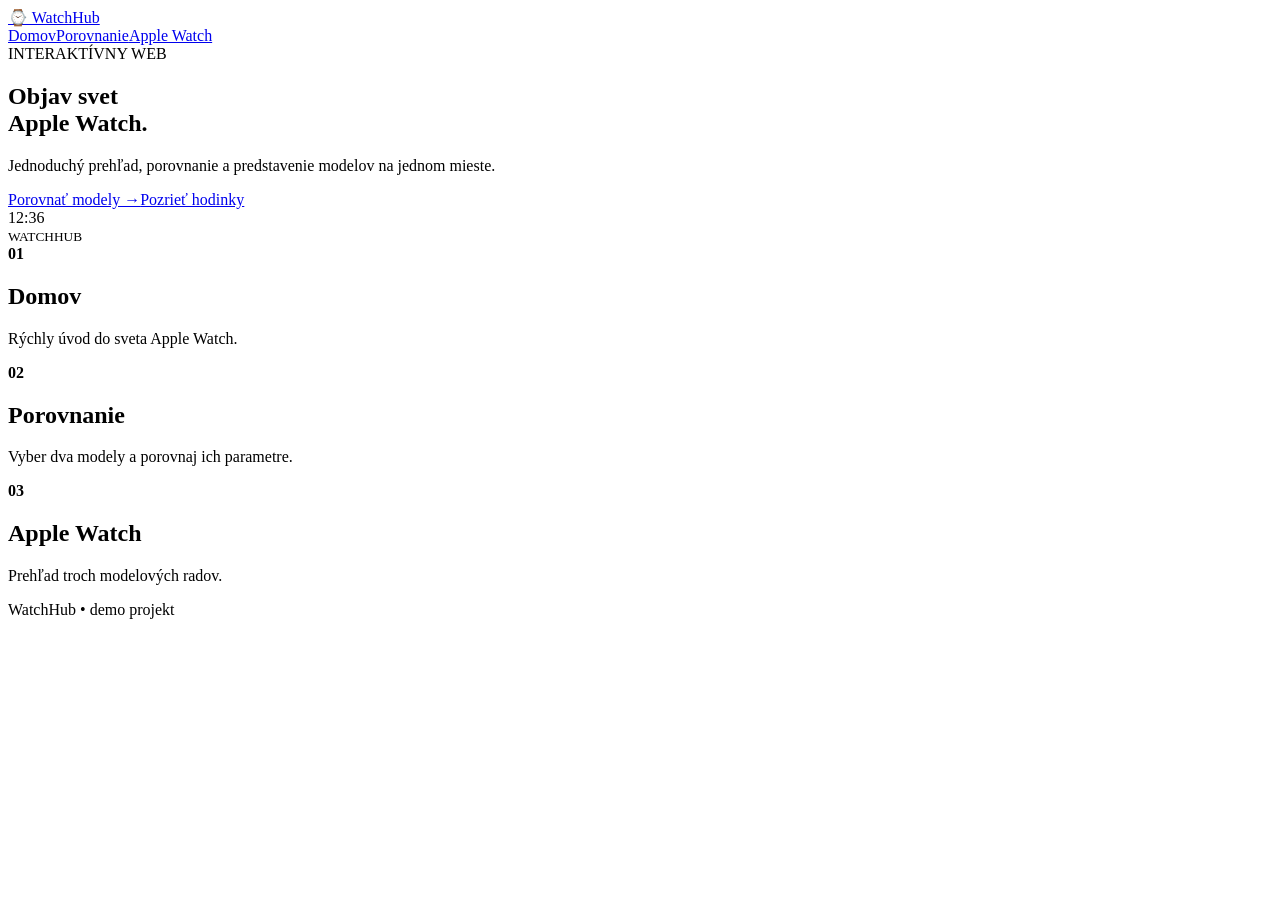
==== index.html @ 7fa9100f "Vytvorenie domovskej stránky WatchHub" ====
<!doctype html>
<html lang="sk"><head><meta charset="utf-8"><meta name="viewport" content="width=device-width,initial-scale=1"><title>WatchHub — Apple Watch</title><link rel="stylesheet" href="style.css"></head><body><header class="nav"><a class="logo" href="index.html">⌚ WatchHub</a><nav><a class="active" href="index.html">Domov</a><a href="compare.html">Porovnanie</a><a href="watches.html">Apple Watch</a></nav></header><main><section class="hero"><div><span class="eyebrow">INTERAKTÍVNY WEB</span><h1>Objav svet<br><span>Apple Watch.</span></h1><p>Jednoduchý prehľad, porovnanie a predstavenie modelov na jednom mieste.</p><div class="actions"><a class="btn" href="compare.html">Porovnať modely →</a><a class="btn ghost" href="watches.html">Pozrieť hodinky</a></div></div><div class="watch-art"><div class="watch"><div class="screen">12:36<br><small>WATCHHUB</small></div></div></div></section><section class="cards"><article><b>01</b><h2>Domov</h2><p>Rýchly úvod do sveta Apple Watch.</p></article><article><b>02</b><h2>Porovnanie</h2><p>Vyber dva modely a porovnaj ich parametre.</p></article><article><b>03</b><h2>Apple Watch</h2><p>Prehľad troch modelových radov.</p></article></section></main><footer>WatchHub • demo projekt</footer></body></html>
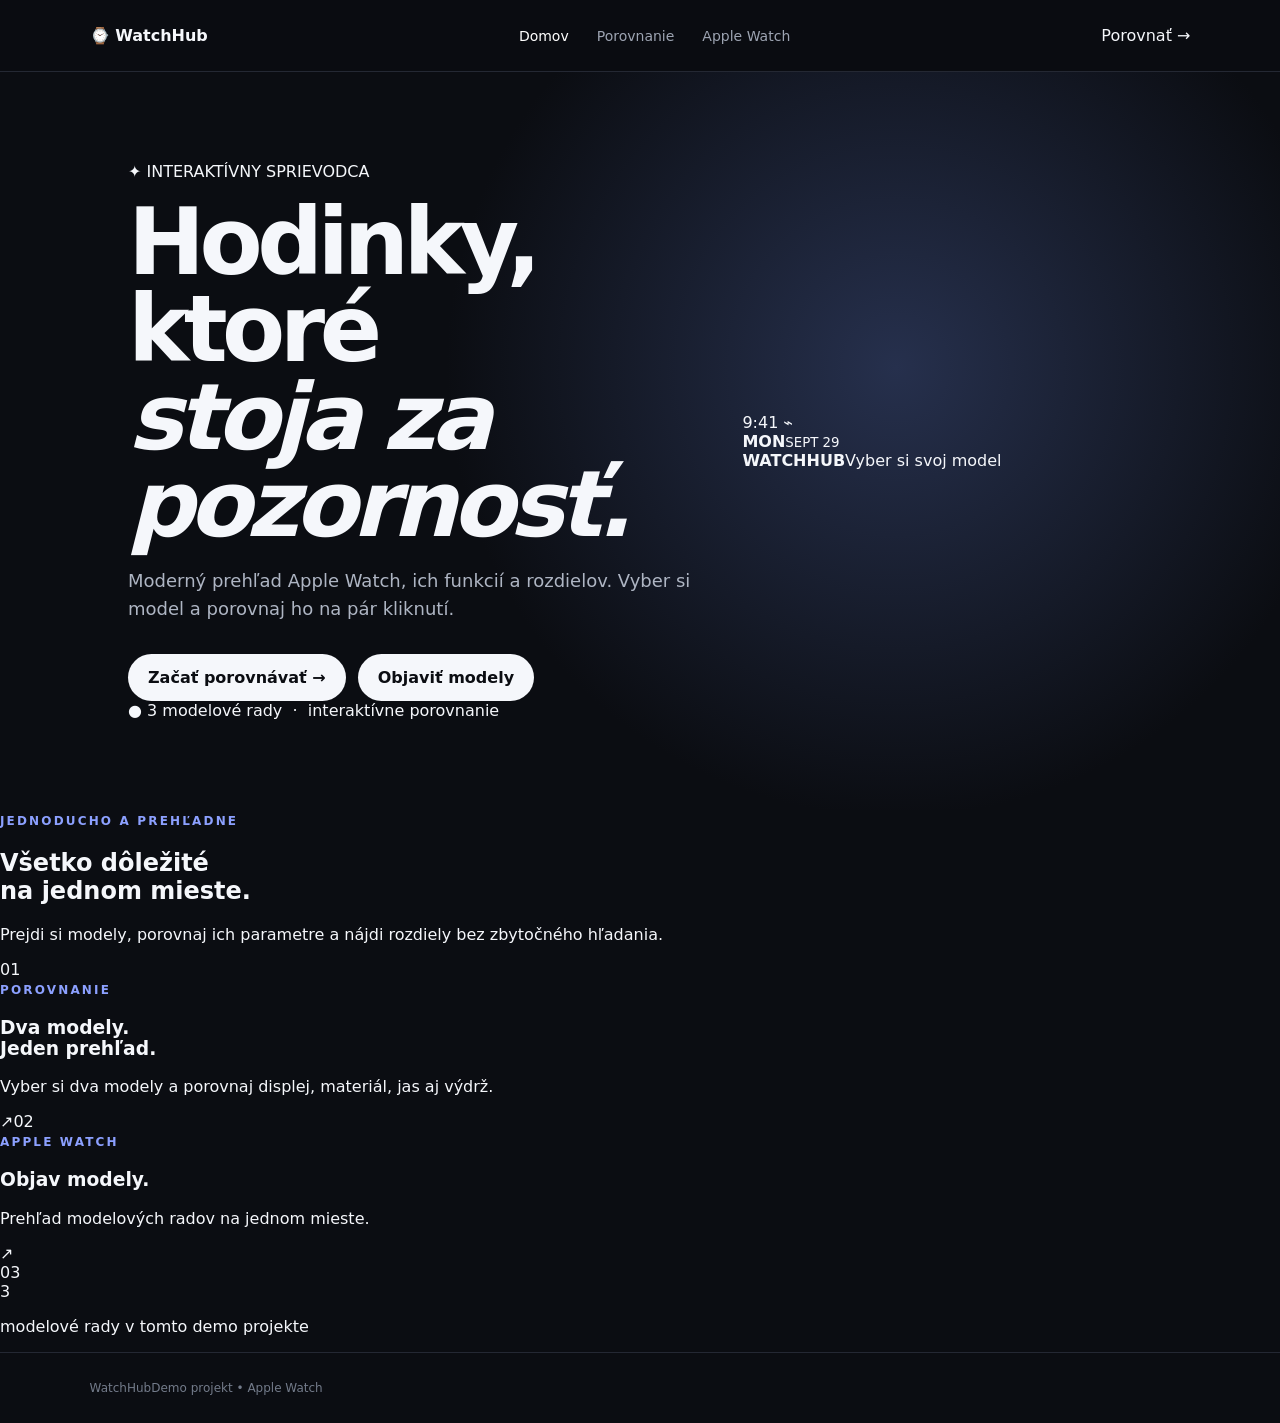
==== commit 0500b9bd: "Redesign WatchHub with modern interactive UI" ====
--- a/index.html
+++ b/index.html
@@ -1,2 +1,9 @@
 <!doctype html>
-<html lang="sk"><head><meta charset="utf-8"><meta name="viewport" content="width=device-width,initial-scale=1"><title>WatchHub — Apple Watch</title><link rel="stylesheet" href="style.css"></head><body><header class="nav"><a class="logo" href="index.html">⌚ WatchHub</a><nav><a class="active" href="index.html">Domov</a><a href="compare.html">Porovnanie</a><a href="watches.html">Apple Watch</a></nav></header><main><section class="hero"><div><span class="eyebrow">INTERAKTÍVNY WEB</span><h1>Objav svet<br><span>Apple Watch.</span></h1><p>Jednoduchý prehľad, porovnanie a predstavenie modelov na jednom mieste.</p><div class="actions"><a class="btn" href="compare.html">Porovnať modely →</a><a class="btn ghost" href="watches.html">Pozrieť hodinky</a></div></div><div class="watch-art"><div class="watch"><div class="screen">12:36<br><small>WATCHHUB</small></div></div></div></section><section class="cards"><article><b>01</b><h2>Domov</h2><p>Rýchly úvod do sveta Apple Watch.</p></article><article><b>02</b><h2>Porovnanie</h2><p>Vyber dva modely a porovnaj ich parametre.</p></article><article><b>03</b><h2>Apple Watch</h2><p>Prehľad troch modelových radov.</p></article></section></main><footer>WatchHub • demo projekt</footer></body></html>+<html lang="sk"><head><meta charset="utf-8"><meta name="viewport" content="width=device-width,initial-scale=1"><meta name="theme-color" content="#07090d"><title>WatchHub — Apple Watch</title><link rel="stylesheet" href="style.css"></head>
+<body>
+<header class="nav"><a class="logo" href="index.html"><span class="logo-mark">⌚</span> WatchHub</a><nav><a class="active" href="index.html">Domov</a><a href="compare.html">Porovnanie</a><a href="watches.html">Apple Watch</a></nav><a class="nav-cta" href="compare.html">Porovnať <span>→</span></a></header>
+<main>
+<section class="hero"><div class="hero-copy"><div class="pill">✦ INTERAKTÍVNY SPRIEVODCA</div><h1>Hodinky, ktoré<br><em>stoja za pozornosť.</em></h1><p>Moderný prehľad Apple Watch, ich funkcií a rozdielov. Vyber si model a porovnaj ho na pár kliknutí.</p><div class="actions"><a class="btn primary" href="compare.html">Začať porovnávať <span>→</span></a><a class="btn secondary" href="watches.html">Objaviť modely</a></div><div class="trust"><span>●</span> 3 modelové rady &nbsp;·&nbsp; interaktívne porovnanie</div></div><div class="hero-watch"><div class="glow"></div><div class="watch-frame"><div class="watch-crown"></div><div class="watch-screen"><div class="screen-top">9:41 <span>⌁</span></div><div class="rings"><i></i><i></i><i></i></div><strong>MON</strong><small>SEPT 29</small></div></div><div class="floating-card"><b>WATCHHUB</b><span>Vyber si svoj model</span></div></div></section>
+<section class="section intro"><div><span class="eyebrow">JEDNODUCHO A PREHĽADNE</span><h2>Všetko dôležité<br>na jednom mieste.</h2></div><p>Prejdi si modely, porovnaj ich parametre a nájdi rozdiely bez zbytočného hľadania.</p></section>
+<section class="feature-grid"><a class="feature feature-large" href="compare.html"><span class="number">01</span><div><span class="eyebrow">POROVNANIE</span><h3>Dva modely.<br>Jeden prehľad.</h3><p>Vyber si dva modely a porovnaj displej, materiál, jas aj výdrž.</p></div><span class="arrow">↗</span></a><a class="feature" href="watches.html"><span class="number">02</span><div><span class="eyebrow">APPLE WATCH</span><h3>Objav modely.</h3><p>Prehľad modelových radov na jednom mieste.</p></div><span class="arrow">↗</span></a><div class="feature stat"><span class="number">03</span><div class="big-stat">3</div><p>modelové rady v tomto demo projekte</p></div></section>
+</main><footer><span>WatchHub</span><span>Demo projekt • Apple Watch</span></footer></body></html>
--- a/style.css
+++ b/style.css
@@ -0,0 +1 @@
+*{box-sizing:border-box}body{margin:0;background:#0b0d12;color:#f5f7fb;font-family:Inter,system-ui,-apple-system,BlinkMacSystemFont,"Segoe UI",sans-serif}a{color:inherit;text-decoration:none}.nav{height:72px;display:flex;align-items:center;justify-content:space-between;padding:0 7vw;border-bottom:1px solid #242833;position:sticky;top:0;background:#0b0d12ef;backdrop-filter:blur(12px);z-index:5}.logo{font-weight:800}.nav nav{display:flex;gap:28px;color:#9da4b2;font-size:14px}.nav nav a:hover,.nav .active{color:#fff}.hero{min-height:600px;padding:90px 10vw;display:grid;grid-template-columns:1.2fr .8fr;align-items:center;background:radial-gradient(circle at 70% 40%,#26304d 0,#0b0d12 45%)}.eyebrow{font-size:12px;letter-spacing:.18em;color:#8ca0ff;font-weight:800}.hero h1,.page h1{font-size:clamp(48px,8vw,92px);line-height:.95;letter-spacing:-.06em;margin:18px 0}.hero h1 span{color:#9aa9ff}.hero p,.lead{max-width:620px;color:#aeb5c3;font-size:18px;line-height:1.6}.actions{display:flex;gap:12px;margin-top:30px}.btn{padding:14px 20px;border-radius:999px;background:#f5f7fb;color:#0b0d12;font-weight:700}.btn.ghost{background:#191d26;color:#f5f7fb}.watch-art{display:grid;place-items:center}.watch{width:220px;height:300px;border-radius:52px;background:#171b24;padding:22px;box-shadow:0 40px 90px #0008;transform:rotate(7deg)}.screen{height:100%;border-radius:38px;background:linear-gradient(145deg,#334b8f,#0c1020);display:grid;place-items:center;text-align:center;font-size:38px;font-weight:800}.screen small{font-size:9px;letter-spacing:.2em;color:#c7d0ff}.cards{display:grid;grid-template-columns:repeat(3,1fr);gap:16px;padding:30px 7vw 80px}.cards article,.product,.selectors,.table-wrap{background:#12161e;border:1px solid #252b37;border-radius:22px}.cards article{padding:26px}.cards b{color:#7e8cff}.page{padding:80px 7vw;max-width:1200px;margin:auto;min-height:calc(100vh - 140px)}.selectors{padding:20px;display:flex;gap:16px;margin:35px 0}label{display:grid;gap:8px;color:#9da4b2;font-size:13px;flex:1}select{padding:13px;border-radius:12px;background:#0b0d12;color:#fff;border:1px solid #333b4a;font-size:15px}.table-wrap{overflow:auto}table{width:100%;border-collapse:collapse}th,td{text-align:left;padding:18px;border-bottom:1px solid #252b37}.product-grid{display:grid;grid-template-columns:repeat(3,1fr);gap:18px;margin-top:35px}.product{padding:26px}.mini-watch{height:190px;border-radius:34px;background:linear-gradient(145deg,#303b55,#0c0f16);display:grid;place-items:center;margin-bottom:22px}.mini-watch span{font-size:42px}.tag{display:inline-block;padding:6px 10px;border-radius:999px;background:#1c2438;color:#aeb9ff;font-size:11px}.product h2{margin:14px 0 8px}.product p{color:#aeb5c3;line-height:1.5}footer{border-top:1px solid #242833;padding:28px 7vw;color:#737b8a;font-size:12px}@media(max-width:760px){.hero{grid-template-columns:1fr;padding:65px 7vw}.watch-art{margin-top:40px}.cards,.product-grid{grid-template-columns:1fr}.selectors{flex-direction:column}.nav{padding:0 5vw}.nav nav{gap:12px}.nav nav a{font-size:12px}}
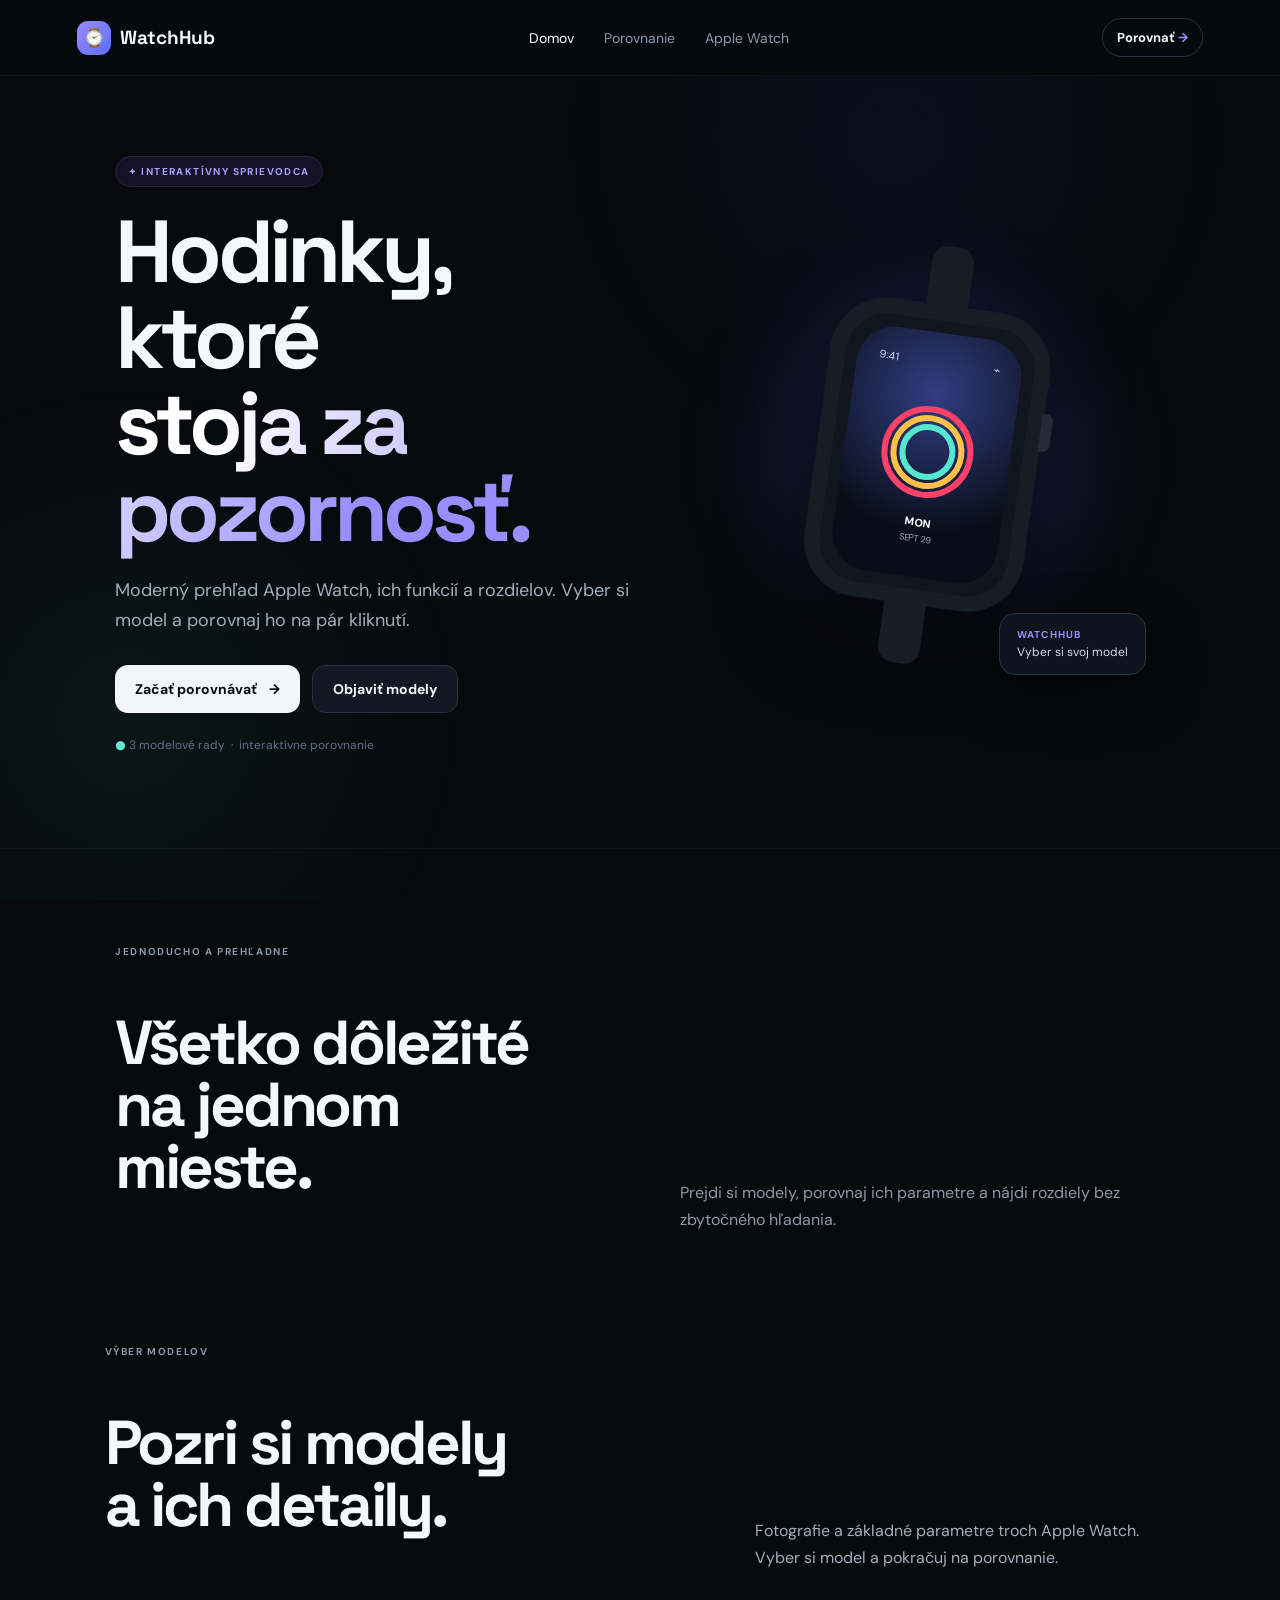
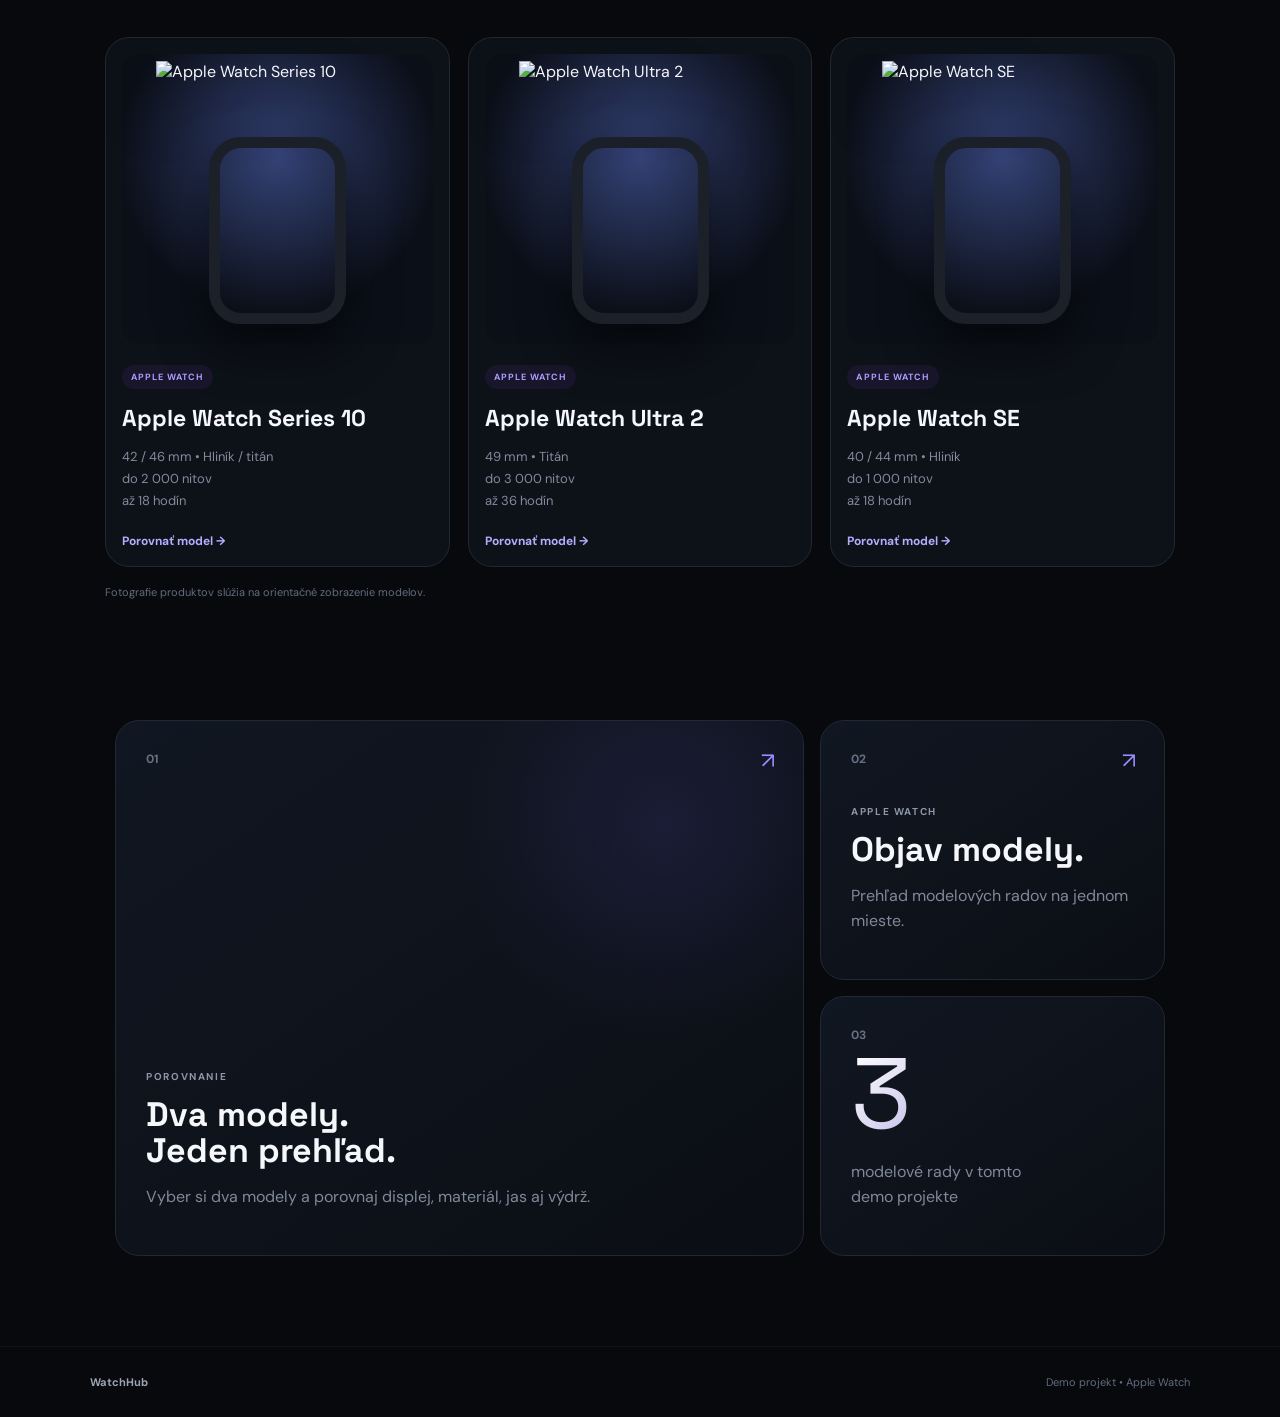
==== commit 70c1fd23: "Show Apple Watch photos on homepage" ====
--- a/index.html
+++ b/index.html
@@ -5,5 +5,6 @@
 <main>
 <section class="hero"><div class="hero-copy"><div class="pill">✦ INTERAKTÍVNY SPRIEVODCA</div><h1>Hodinky, ktoré<br><em>stoja za pozornosť.</em></h1><p>Moderný prehľad Apple Watch, ich funkcií a rozdielov. Vyber si model a porovnaj ho na pár kliknutí.</p><div class="actions"><a class="btn primary" href="compare.html">Začať porovnávať <span>→</span></a><a class="btn secondary" href="watches.html">Objaviť modely</a></div><div class="trust"><span>●</span> 3 modelové rady &nbsp;·&nbsp; interaktívne porovnanie</div></div><div class="hero-watch"><div class="glow"></div><div class="watch-frame"><div class="watch-crown"></div><div class="watch-screen"><div class="screen-top">9:41 <span>⌁</span></div><div class="rings"><i></i><i></i><i></i></div><strong>MON</strong><small>SEPT 29</small></div></div><div class="floating-card"><b>WATCHHUB</b><span>Vyber si svoj model</span></div></div></section>
 <section class="section intro"><div><span class="eyebrow">JEDNODUCHO A PREHĽADNE</span><h2>Všetko dôležité<br>na jednom mieste.</h2></div><p>Prejdi si modely, porovnaj ich parametre a nájdi rozdiely bez zbytočného hľadania.</p></section>
+<section class="page" style="padding-top:0"><div class="page-head"><div><span class="eyebrow">VÝBER MODELOV</span><h2 style="font-family:'Space Grotesk';font-size:clamp(36px,5vw,62px);line-height:1;letter-spacing:-.05em">Pozri si modely<br>a ich detaily.</h2></div><p>Fotografie a základné parametre troch Apple Watch. Vyber si model a pokračuj na porovnanie.</p></div><section class="product-grid" id="products"></section><p class="image-note">Fotografie produktov slúžia na orientačné zobrazenie modelov.</p></section>
 <section class="feature-grid"><a class="feature feature-large" href="compare.html"><span class="number">01</span><div><span class="eyebrow">POROVNANIE</span><h3>Dva modely.<br>Jeden prehľad.</h3><p>Vyber si dva modely a porovnaj displej, materiál, jas aj výdrž.</p></div><span class="arrow">↗</span></a><a class="feature" href="watches.html"><span class="number">02</span><div><span class="eyebrow">APPLE WATCH</span><h3>Objav modely.</h3><p>Prehľad modelových radov na jednom mieste.</p></div><span class="arrow">↗</span></a><div class="feature stat"><span class="number">03</span><div class="big-stat">3</div><p>modelové rady v tomto demo projekte</p></div></section>
-</main><footer><span>WatchHub</span><span>Demo projekt • Apple Watch</span></footer></body></html>+</main><footer><span>WatchHub</span><span>Demo projekt • Apple Watch</span></footer><script src="script.js"></script></body></html>
--- a/style.css
+++ b/style.css
@@ -1 +1,3 @@
-*{box-sizing:border-box}body{margin:0;background:#0b0d12;color:#f5f7fb;font-family:Inter,system-ui,-apple-system,BlinkMacSystemFont,"Segoe UI",sans-serif}a{color:inherit;text-decoration:none}.nav{height:72px;display:flex;align-items:center;justify-content:space-between;padding:0 7vw;border-bottom:1px solid #242833;position:sticky;top:0;background:#0b0d12ef;backdrop-filter:blur(12px);z-index:5}.logo{font-weight:800}.nav nav{display:flex;gap:28px;color:#9da4b2;font-size:14px}.nav nav a:hover,.nav .active{color:#fff}.hero{min-height:600px;padding:90px 10vw;display:grid;grid-template-columns:1.2fr .8fr;align-items:center;background:radial-gradient(circle at 70% 40%,#26304d 0,#0b0d12 45%)}.eyebrow{font-size:12px;letter-spacing:.18em;color:#8ca0ff;font-weight:800}.hero h1,.page h1{font-size:clamp(48px,8vw,92px);line-height:.95;letter-spacing:-.06em;margin:18px 0}.hero h1 span{color:#9aa9ff}.hero p,.lead{max-width:620px;color:#aeb5c3;font-size:18px;line-height:1.6}.actions{display:flex;gap:12px;margin-top:30px}.btn{padding:14px 20px;border-radius:999px;background:#f5f7fb;color:#0b0d12;font-weight:700}.btn.ghost{background:#191d26;color:#f5f7fb}.watch-art{display:grid;place-items:center}.watch{width:220px;height:300px;border-radius:52px;background:#171b24;padding:22px;box-shadow:0 40px 90px #0008;transform:rotate(7deg)}.screen{height:100%;border-radius:38px;background:linear-gradient(145deg,#334b8f,#0c1020);display:grid;place-items:center;text-align:center;font-size:38px;font-weight:800}.screen small{font-size:9px;letter-spacing:.2em;color:#c7d0ff}.cards{display:grid;grid-template-columns:repeat(3,1fr);gap:16px;padding:30px 7vw 80px}.cards article,.product,.selectors,.table-wrap{background:#12161e;border:1px solid #252b37;border-radius:22px}.cards article{padding:26px}.cards b{color:#7e8cff}.page{padding:80px 7vw;max-width:1200px;margin:auto;min-height:calc(100vh - 140px)}.selectors{padding:20px;display:flex;gap:16px;margin:35px 0}label{display:grid;gap:8px;color:#9da4b2;font-size:13px;flex:1}select{padding:13px;border-radius:12px;background:#0b0d12;color:#fff;border:1px solid #333b4a;font-size:15px}.table-wrap{overflow:auto}table{width:100%;border-collapse:collapse}th,td{text-align:left;padding:18px;border-bottom:1px solid #252b37}.product-grid{display:grid;grid-template-columns:repeat(3,1fr);gap:18px;margin-top:35px}.product{padding:26px}.mini-watch{height:190px;border-radius:34px;background:linear-gradient(145deg,#303b55,#0c0f16);display:grid;place-items:center;margin-bottom:22px}.mini-watch span{font-size:42px}.tag{display:inline-block;padding:6px 10px;border-radius:999px;background:#1c2438;color:#aeb9ff;font-size:11px}.product h2{margin:14px 0 8px}.product p{color:#aeb5c3;line-height:1.5}footer{border-top:1px solid #242833;padding:28px 7vw;color:#737b8a;font-size:12px}@media(max-width:760px){.hero{grid-template-columns:1fr;padding:65px 7vw}.watch-art{margin-top:40px}.cards,.product-grid{grid-template-columns:1fr}.selectors{flex-direction:column}.nav{padding:0 5vw}.nav nav{gap:12px}.nav nav a{font-size:12px}}+@import url('https://fonts.googleapis.com/css2?family=DM+Sans:wght@400;500;600;700&family=Space+Grotesk:wght@500;600;700&display=swap');
+:root{--bg:#07090d;--panel:#0d1118;--line:#202735;--text:#f5f7fb;--muted:#8992a3;--accent:#9b8cff;--accent2:#63e6d2}
+*{box-sizing:border-box}html{scroll-behavior:smooth}body{margin:0;background:var(--bg);color:var(--text);font-family:"DM Sans",system-ui,sans-serif}body:before{content:"";position:fixed;inset:0;pointer-events:none;background:radial-gradient(circle at 70% 15%,#40358a20,transparent 28%),radial-gradient(circle at 10% 80%,#3ce0c310,transparent 25%)}a{color:inherit;text-decoration:none}.nav{height:76px;padding:0 6vw;display:flex;align-items:center;gap:30px;justify-content:space-between;border-bottom:1px solid #ffffff0b;position:sticky;top:0;z-index:20;background:#07090dd9;backdrop-filter:blur(18px)}.logo{font-family:"Space Grotesk";font-weight:700;font-size:19px;display:flex;align-items:center;gap:9px}.logo-mark{display:grid;place-items:center;width:34px;height:34px;border-radius:11px;background:linear-gradient(135deg,#9b8cff,#5c6cff);font-size:18px}.nav nav{display:flex;gap:30px;color:#8f98a9;font-size:14px}.nav nav a{transition:.2s}.nav nav a:hover,.nav nav .active{color:#fff}.nav-cta{font-size:13px;font-weight:700;padding:10px 14px;border:1px solid #2a3140;border-radius:999px}.nav-cta span,.arrow{color:var(--accent)}.hero{min-height:690px;padding:80px 9vw 95px;display:grid;grid-template-columns:1.05fr .95fr;align-items:center;gap:50px;position:relative}.hero-copy{max-width:690px}.pill{display:inline-flex;align-items:center;gap:7px;padding:8px 12px;border:1px solid #29233e;background:#151126;border-radius:999px;color:#aaa0ff;font-size:10px;font-weight:700;letter-spacing:.14em}.hero h1,.page-head h1{font-family:"Space Grotesk";font-size:clamp(52px,7vw,88px);line-height:.98;letter-spacing:-.055em;margin:22px 0}.hero h1 em,.page-head h1 em{font-style:normal;background:linear-gradient(100deg,#fff 15%,#9b8cff 75%);-webkit-background-clip:text;background-clip:text;color:transparent}.hero p,.page-head>p{color:#a5adbb;font-size:18px;line-height:1.65;max-width:620px}.actions{display:flex;gap:12px;margin-top:30px}.btn{display:inline-flex;gap:12px;align-items:center;padding:14px 20px;border-radius:13px;font-weight:700;font-size:14px;transition:.2s}.btn.primary{background:#f4f5f8;color:#090b10}.btn.primary:hover{transform:translateY(-2px);box-shadow:0 12px 35px #fff2}.btn.secondary{background:#121721;border:1px solid #273040}.trust{margin-top:24px;color:#657082;font-size:12px}.trust span{color:var(--accent2)}.hero-watch{height:520px;display:grid;place-items:center;position:relative}.glow{position:absolute;width:330px;height:330px;border-radius:50%;background:#6657e733;filter:blur(40px)}.watch-frame{width:220px;height:300px;border:15px solid #181c25;border-radius:56px;background:#11151d;padding:12px;position:relative;transform:rotate(8deg);box-shadow:0 35px 80px #000b,0 0 0 1px #ffffff0d}.watch-frame:before,.watch-frame:after{content:"";position:absolute;width:42px;height:75px;background:#181c25;z-index:-1;left:73px}.watch-frame:before{top:-75px;border-radius:16px 16px 0 0}.watch-frame:after{bottom:-75px;border-radius:0 0 16px 16px}.watch-crown{position:absolute;right:-25px;top:78px;width:11px;height:38px;border-radius:0 7px 7px 0;background:#252b35}.watch-screen{height:100%;border-radius:38px;background:radial-gradient(circle at 50% 25%,#303e82,#090d18 70%);display:flex;flex-direction:column;align-items:center;padding:22px;color:#fff}.screen-top{width:100%;font-size:11px;display:flex;justify-content:space-between;color:#d6daf0}.rings{margin:38px 0 18px;position:relative;width:92px;height:92px}.rings i{position:absolute;inset:0;border:6px solid #ff4169;border-radius:50%}.rings i:nth-child(2){inset:9px;border-color:#ffc04a}.rings i:nth-child(3){inset:18px;border-color:#55e6d0}.watch-screen strong{font-size:11px}.watch-screen small{font-size:9px;color:#9da5bb;margin-top:3px}.floating-card{position:absolute;bottom:40px;right:4%;background:#111721dd;border:1px solid #2b3342;border-radius:16px;padding:14px 17px;backdrop-filter:blur(12px);display:grid;gap:3px;box-shadow:0 20px 50px #0008}.floating-card b{font-size:10px;color:#9b8cff;letter-spacing:.12em}.floating-card span{font-size:12px;color:#d5dae4}.section{padding:90px 9vw}.intro{display:grid;grid-template-columns:1fr 1fr;gap:80px;border-top:1px solid #ffffff0a}.eyebrow{font-size:10px;letter-spacing:.16em;color:#8e97a8;font-weight:700}.intro h2{font-family:"Space Grotesk";font-size:clamp(36px,5vw,62px);line-height:1;letter-spacing:-.05em}.intro>p{align-self:end;color:#8f98a8;line-height:1.7;font-size:16px}.feature-grid{padding:0 9vw 90px;display:grid;grid-template-columns:2fr 1fr;gap:16px}.feature{min-height:260px;padding:30px;background:linear-gradient(145deg,#111722,#0b0e14);border:1px solid var(--line);border-radius:24px;display:flex;flex-direction:column;justify-content:space-between;position:relative;overflow:hidden;transition:.25s}.feature:hover{transform:translateY(-4px);border-color:#3a4252}.feature-large{grid-row:span 2;min-height:536px;background:radial-gradient(circle at 80% 20%,#6c5de022,transparent 30%),linear-gradient(145deg,#111722,#0b0e14)}.number{color:#667184;font-size:12px;font-weight:700}.feature h3{font-family:"Space Grotesk";font-size:34px;line-height:1.05;margin:12px 0}.feature p{color:#7f8999;line-height:1.55;max-width:470px}.arrow{position:absolute;right:28px;top:25px;font-size:22px}.big-stat{font-family:"Space Grotesk";font-size:100px;line-height:.8;background:linear-gradient(135deg,#fff,#7064c9);-webkit-background-clip:text;background-clip:text;color:transparent}.stat p{max-width:170px}.page{max-width:1250px;margin:auto;padding:75px 7vw 110px;min-height:calc(100vh - 152px)}.page-head{display:grid;grid-template-columns:1fr .7fr;gap:50px;align-items:end;margin-bottom:50px}.page-head>p{font-size:16px}.selectors{display:grid;grid-template-columns:1fr 70px 1fr;gap:18px;align-items:center;background:#0d1118;border:1px solid var(--line);padding:18px;border-radius:22px;margin-bottom:20px}.selectors label{display:grid;gap:8px}.selectors label span{font-size:10px;color:#707b8d;font-weight:700;letter-spacing:.13em}.vs{text-align:center;color:#6f7888;font-size:11px;font-weight:700}select{width:100%;padding:15px 16px;border-radius:14px;background:#080b10;color:#f5f7fb;border:1px solid #2a3341;font:inherit;outline:none}select:focus{border-color:#6e63bf}.table-wrap{overflow:auto;border:1px solid var(--line);border-radius:22px;background:#0d1118}table{width:100%;border-collapse:collapse;min-width:600px}th,td{text-align:left;padding:20px 22px;border-bottom:1px solid #1c2330}th{font-size:12px;color:#a8b0be}th:first-child{color:#687386;font-size:10px;letter-spacing:.12em}td{color:#dfe3ea}td:first-child{color:#778294;font-size:13px}tbody tr:last-child td{border-bottom:0}.product-grid{display:grid;grid-template-columns:repeat(3,1fr);gap:18px}.product{padding:16px;background:#0d1118;border:1px solid var(--line);border-radius:24px;transition:.25s;overflow:hidden}.product:hover{transform:translateY(-5px);border-color:#394254}.mini-watch{height:290px;border-radius:18px;background:radial-gradient(circle at 50% 35%,#344276,#0b0f18 65%);display:grid;place-items:center;margin-bottom:20px;position:relative}.mini-watch:after{content:"";width:115px;height:165px;border:11px solid #1b2029;border-radius:32px;box-shadow:0 20px 50px #0009}.mini-watch img{width:78%;height:78%;object-fit:contain;position:relative;z-index:2;filter:drop-shadow(0 24px 28px #0008)}.mini-watch span{position:absolute;font-size:36px;z-index:2}.image-note{color:#626c7d;font-size:11px;margin-top:18px}.tag{display:inline-block;padding:6px 9px;border-radius:999px;background:#19152b;color:#aaa0ff;font-size:9px;font-weight:700;letter-spacing:.12em}.product h2{font-family:"Space Grotesk";font-size:23px;margin:14px 0 8px}.product p{color:#818b9c;line-height:1.7;font-size:13px}.product .product-link{display:inline-flex;margin-top:8px;color:#b4adff;font-size:12px;font-weight:700}footer{display:flex;justify-content:space-between;border-top:1px solid #ffffff0a;padding:28px 7vw;color:#626c7d;font-size:11px}footer span:first-child{color:#9ba4b4;font-weight:700}@media(max-width:800px){.nav{padding:0 5vw}.nav nav{gap:13px}.nav nav a{font-size:12px}.nav-cta{display:none}.hero{grid-template-columns:1fr;padding:60px 7vw}.hero-watch{height:390px}.intro,.page-head{grid-template-columns:1fr;gap:20px}.feature-grid{grid-template-columns:1fr;padding:0 7vw 60px}.feature-large{grid-row:auto;min-height:400px}.product-grid{grid-template-columns:1fr}.selectors{grid-template-columns:1fr}.vs{padding:0}.section{padding:65px 7vw}footer{padding:25px 7vw;gap:15px;flex-direction:column}}
